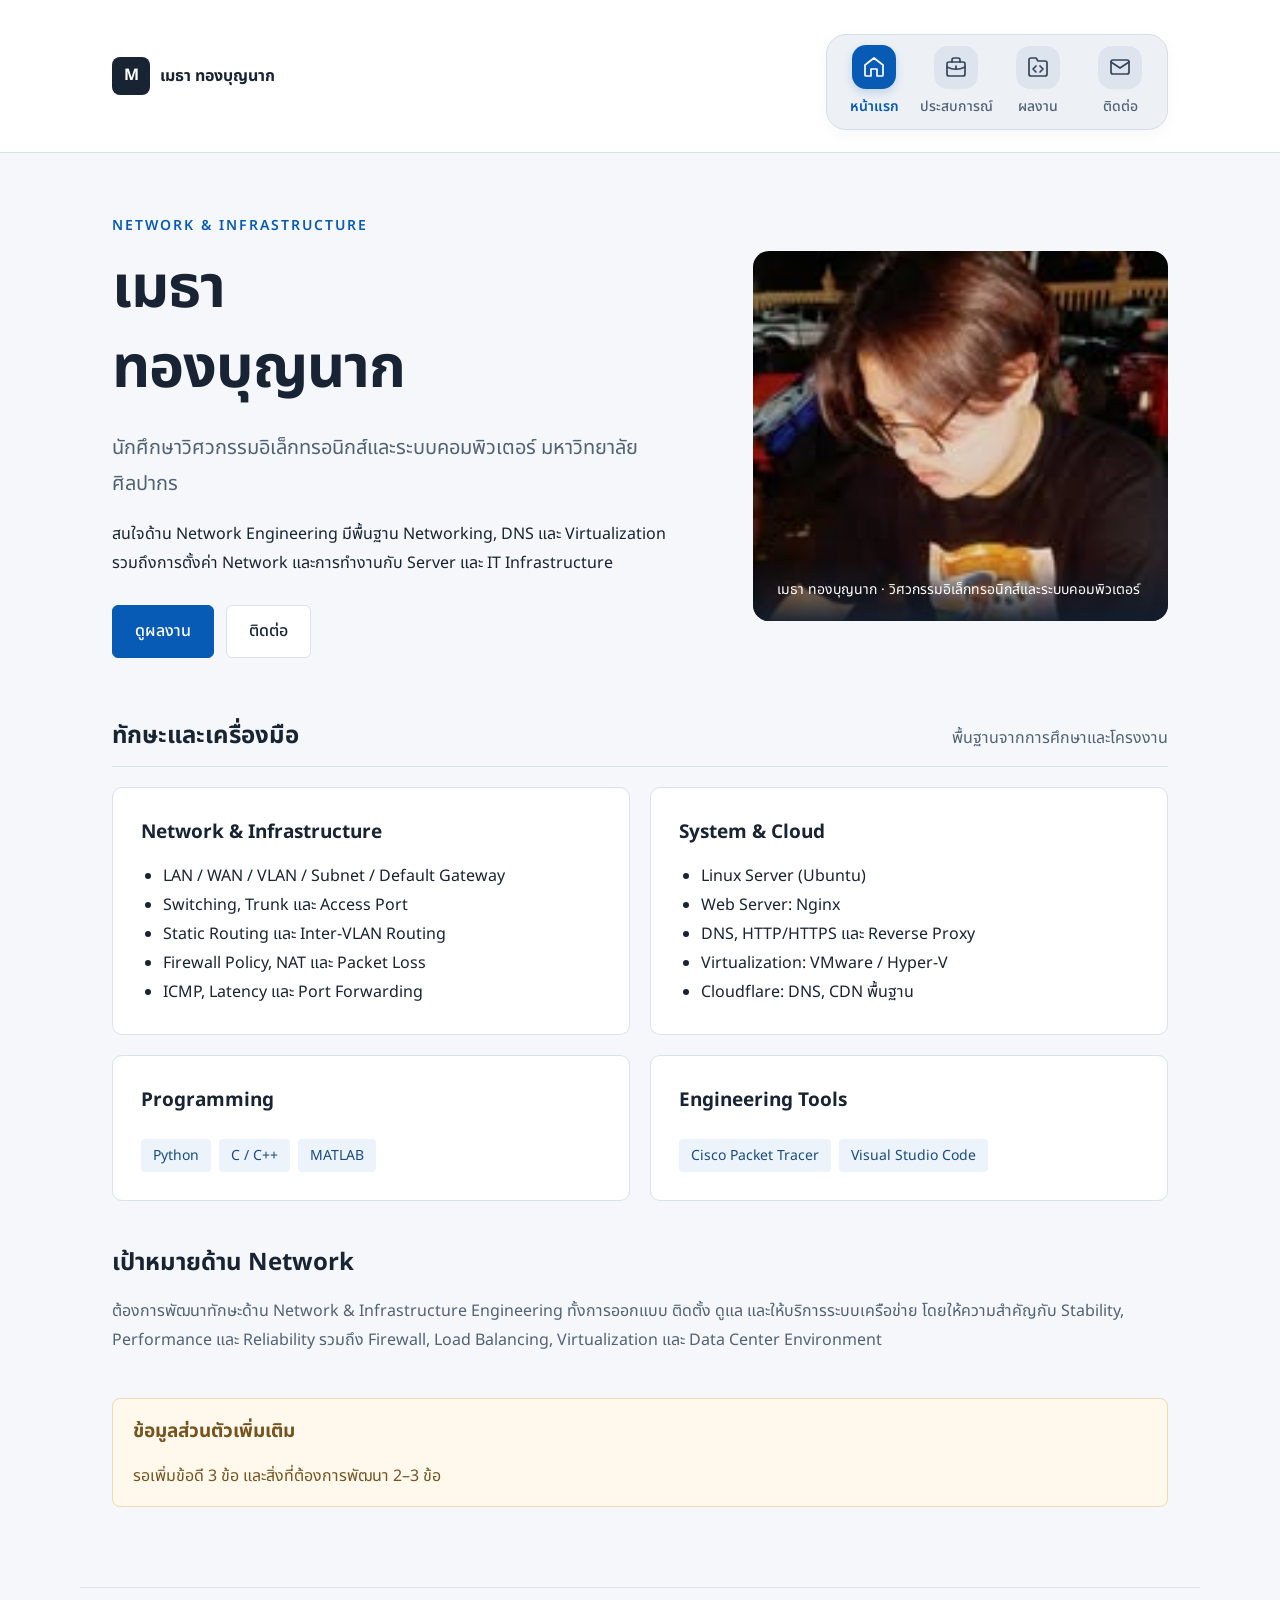
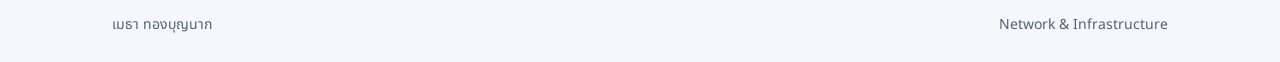
==== index.html @ 4267f3fb "Add files via upload" ====
<!DOCTYPE html>
<html lang="th"><head><meta charset="UTF-8"><meta name="viewport" content="width=device-width, initial-scale=1"><meta name="description" content="Resume ของเมธา ทองบุญนาก นักศึกษาวิศวกรรมอิเล็กทรอนิกส์และระบบคอมพิวเตอร์ สนใจ Network และ Infrastructure"><title>หน้าแรก | เมธา ทองบุญนาก</title><link rel="icon" type="image/svg+xml" href="favicon.svg"><link rel="stylesheet" href="style.css"><script src="dock.js" defer></script></head><body><header><div class="header-inner"><a class="logo" href="index.html"><span aria-hidden="true">M</span>เมธา ทองบุญนาก</a><nav class="dock" aria-label="เมนูหลัก"><ul><li><a href="index.html" class="active" aria-current="page"><span class="dock-icon"><svg viewBox="0 0 24 24" fill="none" stroke="currentColor" stroke-width="1.7" stroke-linecap="round" stroke-linejoin="round" aria-hidden="true"><path d="m3 10 9-7 9 7v10a1 1 0 0 1-1 1h-5v-7H9v7H4a1 1 0 0 1-1-1z"/></svg></span><span class="dock-label">หน้าแรก</span></a></li><li><a href="experience.html"><span class="dock-icon"><svg viewBox="0 0 24 24" fill="none" stroke="currentColor" stroke-width="1.7" stroke-linecap="round" stroke-linejoin="round" aria-hidden="true"><rect x="3" y="7" width="18" height="14" rx="2"/><path d="M8 7V5a2 2 0 0 1 2-2h4a2 2 0 0 1 2 2v2M3 12a20 20 0 0 0 18 0M12 11v3"/></svg></span><span class="dock-label">ประสบการณ์</span></a></li><li><a href="projects.html"><span class="dock-icon"><svg viewBox="0 0 24 24" fill="none" stroke="currentColor" stroke-width="1.7" stroke-linecap="round" stroke-linejoin="round" aria-hidden="true"><path d="M3 7V5a2 2 0 0 1 2-2h5l2 3h7a2 2 0 0 1 2 2v11a2 2 0 0 1-2 2H5a2 2 0 0 1-2-2z"/><path d="m10 11-3 3 3 3m4-6 3 3-3 3"/></svg></span><span class="dock-label">ผลงาน</span></a></li><li><a href="contact.html"><span class="dock-icon"><svg viewBox="0 0 24 24" fill="none" stroke="currentColor" stroke-width="1.7" stroke-linecap="round" stroke-linejoin="round" aria-hidden="true"><rect x="3" y="5" width="18" height="14" rx="2"/><path d="m3 7 9 6 9-6"/></svg></span><span class="dock-label">ติดต่อ</span></a></li></ul></nav></div></header><main><section class="hero"><div><p class="eyebrow">NETWORK & INFRASTRUCTURE</p><h1>เมธา<br>ทองบุญนาก</h1><p class="lead">นักศึกษาวิศวกรรมอิเล็กทรอนิกส์และระบบคอมพิวเตอร์ มหาวิทยาลัยศิลปากร</p><p>สนใจด้าน Network Engineering มีพื้นฐาน Networking, DNS และ Virtualization รวมถึงการตั้งค่า Network และการทำงานกับ Server และ IT Infrastructure</p><div class="actions"><a class="button primary" href="projects.html">ดูผลงาน</a><a class="button" href="contact.html">ติดต่อ</a></div></div><div class="portrait"><img src="images/profile.jpg" alt="รูปโปรไฟล์ของเมธา ทองบุญนาก" width="160" height="160"><div class="portrait-label">เมธา ทองบุญนาก · วิศวกรรมอิเล็กทรอนิกส์และระบบคอมพิวเตอร์</div></div></section><section class="section"><div class="section-heading"><h2>ทักษะและเครื่องมือ</h2><span class="muted">พื้นฐานจากการศึกษาและโครงงาน</span></div><div class="grid"><article class="card"><h3>Network & Infrastructure</h3><ul><li>LAN / WAN / VLAN / Subnet / Default Gateway</li><li>Switching, Trunk และ Access Port</li><li>Static Routing และ Inter-VLAN Routing</li><li>Firewall Policy, NAT และ Packet Loss</li><li>ICMP, Latency และ Port Forwarding</li></ul></article><article class="card"><h3>System & Cloud</h3><ul><li>Linux Server (Ubuntu)</li><li>Web Server: Nginx</li><li>DNS, HTTP/HTTPS และ Reverse Proxy</li><li>Virtualization: VMware / Hyper-V</li><li>Cloudflare: DNS, CDN พื้นฐาน</li></ul></article><article class="card"><h3>Programming</h3><div class="tags"><span class="tag">Python</span><span class="tag">C / C++</span><span class="tag">MATLAB</span></div></article><article class="card"><h3>Engineering Tools</h3><div class="tags"><span class="tag">Cisco Packet Tracer</span><span class="tag">Visual Studio Code</span></div></article></div></section><section class="section"><h2>เป้าหมายด้าน Network</h2><p class="muted">ต้องการพัฒนาทักษะด้าน Network & Infrastructure Engineering ทั้งการออกแบบ ติดตั้ง ดูแล และให้บริการระบบเครือข่าย โดยให้ความสำคัญกับ Stability, Performance และ Reliability รวมถึง Firewall, Load Balancing, Virtualization และ Data Center Environment</p></section><section class="section pending"><h3>ข้อมูลส่วนตัวเพิ่มเติม</h3><p>รอเพิ่มข้อดี 3 ข้อ และสิ่งที่ต้องการพัฒนา 2–3 ข้อ</p></section></main><footer><span>เมธา ทองบุญนาก</span><span>Network & Infrastructure</span></footer></body></html>
---- style.css ----
@import url('https://fonts.googleapis.com/css2?family=Noto+Sans+Thai:wght@400;500;600;700&display=swap');
:root{--bg:#f5f7fa;--ink:#182333;--muted:#526276;--blue:#075bb5;--line:#dbe2eb;--white:#fff}*{box-sizing:border-box}body{margin:0;background:var(--bg);color:var(--ink);font-family:'Noto Sans Thai',Tahoma,sans-serif;font-size:16px;line-height:1.8}a{color:var(--blue);text-underline-offset:4px}a:focus-visible{outline:3px solid #e89b24;outline-offset:5px}header{background:#fff;border-bottom:1px solid var(--line)}.header-inner{max-width:1120px;margin:auto;padding:22px 32px;display:flex;align-items:center;justify-content:space-between;gap:24px}.logo{font-weight:700;color:var(--ink);text-decoration:none}.logo span{display:inline-grid;place-items:center;background:var(--ink);color:white;width:38px;height:38px;margin-right:10px;border-radius:8px}nav ul{display:flex;gap:24px;list-style:none;margin:0;padding:0}nav a{color:var(--muted);text-decoration:none;font-size:15px;padding:8px 0;display:block}nav a.active{color:var(--blue);border-bottom:2px solid var(--blue);font-weight:600}main{max-width:1120px;margin:auto;padding:60px 32px 80px}.eyebrow{font-size:14px;letter-spacing:2px;color:var(--blue);font-weight:600;margin:0 0 12px}h1{font-size:clamp(2rem,5vw,3.7rem);line-height:1.35;letter-spacing:-1px;margin:0 0 20px}h2{font-size:24px;line-height:1.5;margin:0 0 16px}h3{font-size:19px;margin:0 0 12px}p{margin:0 0 18px}.muted{color:var(--muted)}.hero{display:grid;grid-template-columns:1.4fr 1fr;gap:60px;align-items:center;margin-bottom:60px}.portrait{background:#182333;border-radius:16px;overflow:hidden;position:relative;min-height:330px;display:grid;place-items:center}.portrait img{width:100%;height:370px;object-fit:cover;image-rendering:auto}.portrait-label{position:absolute;bottom:0;left:0;right:0;padding:18px 24px;background:linear-gradient(transparent,#111d2deb);color:white;font-size:14px}.lead{font-size:20px;color:var(--muted);max-width:640px}.actions{display:flex;flex-wrap:wrap;gap:12px;margin-top:28px}.button{display:inline-block;padding:11px 22px;border:1px solid var(--line);border-radius:6px;text-decoration:none;background:white;color:var(--ink);font-weight:500}.button.primary{background:var(--blue);color:white;border-color:var(--blue)}.section{margin-top:44px}.section-heading{display:flex;align-items:baseline;justify-content:space-between;gap:16px;margin-bottom:20px;border-bottom:1px solid var(--line);padding-bottom:12px}.section-heading h2{margin:0}.grid{display:grid;grid-template-columns:repeat(2,minmax(0,1fr));gap:20px}.card{padding:28px;background:var(--white);border:1px solid var(--line);border-radius:10px}.card ul{padding-left:22px;margin:0}.tags{display:flex;flex-wrap:wrap;gap:8px;margin-top:20px}.tag{font-size:14px;background:#edf3fa;color:#184b80;padding:4px 12px;border-radius:4px}.timeline{border-left:2px solid var(--line);padding-left:28px;margin-top:30px}.timeline article{position:relative;margin:0 0 32px;padding:24px;background:white;border:1px solid var(--line);border-radius:8px}.timeline article:before{content:'';position:absolute;left:-36px;top:30px;width:12px;height:12px;border-radius:50%;background:var(--blue);border:3px solid var(--bg)}.date{color:var(--blue);font-size:14px;font-weight:600}.project-number{font-size:14px;color:var(--blue);font-weight:600;letter-spacing:1px;margin-bottom:18px}.contact-link{font-size:clamp(1.1rem,3vw,1.5rem);overflow-wrap:anywhere}.intro{max-width:760px;margin-bottom:40px}footer{border-top:1px solid var(--line);color:var(--muted);font-size:14px;padding:24px 32px;max-width:1120px;margin:auto;display:flex;justify-content:space-between;gap:20px}.pending{background:#fff9ed;border:1px solid #eedab3;padding:16px 20px;border-radius:8px;color:#75541e}.pending p:last-child{margin:0}@media(max-width:700px){.header-inner{padding:16px 20px;display:block}nav ul{gap:20px;flex-wrap:wrap;margin-top:12px}main{padding:36px 20px 50px}.hero{grid-template-columns:1fr;gap:28px;margin-bottom:36px}.portrait{min-height:0;max-width:420px}.portrait img{height:300px}.grid{grid-template-columns:1fr}.card{padding:22px}.section-heading{display:block}.lead{font-size:18px}footer{padding:20px;display:block}.timeline{padding-left:22px}.timeline article:before{left:-30px}}
/* Shared dock navigation for all four pages. */
.header-inner{min-height:132px;gap:24px}
.dock{flex-shrink:0;max-width:100%;padding-top:12px}
.dock ul{display:flex;flex-wrap:nowrap;align-items:flex-end;gap:4px;margin:0;padding:10px 8px 6px;background:#edf1f6;border:1px solid #d5dde7;border-radius:20px;box-shadow:0 5px 16px #18233309}
.dock li{flex:1;min-width:0}
.dock a{position:relative;display:flex;flex-direction:column;align-items:center;gap:6px;width:78px;padding:0 3px 4px;color:#526276;text-decoration:none;border:0;border-radius:12px;font-weight:500}
.dock-icon{display:grid;place-items:center;width:44px;height:44px;background:#dde4ed;border-radius:14px;color:#34455b;transform:translateY(calc((var(--dock-scale,1) - 1) * -12px)) scale(var(--dock-scale,1));transform-origin:center bottom;transition:transform 180ms cubic-bezier(.2,.7,.3,1),background 180ms,color 180ms;box-shadow:inset 0 1px 0 #ffffff80}
.dock-icon svg{width:24px;height:24px}
.dock-label{font-size:14px;line-height:1.7;white-space:nowrap}
.dock a.active{border:0;color:var(--blue);font-weight:600}
.dock a.active .dock-icon{background:var(--blue);color:white;box-shadow:0 4px 10px #075bb530}
.dock a:hover .dock-icon{background:#ccd9eb}
.dock a.active:hover .dock-icon{background:#064b96}
.dock a:focus-visible{outline:3px solid #e89b24;outline-offset:5px}
.dock a:focus-visible .dock-icon{transform:translateY(-5px) scale(1.12)}
@media(max-width:700px){.header-inner{min-height:0}.dock{padding-top:22px;width:max-content;margin:auto}.dock ul{margin:0;gap:2px;padding:10px 6px 6px}.dock a{width:70px}.dock-icon{width:42px;height:42px}}
@media(max-width:359px){.dock a{width:61px}.dock ul{gap:0}.dock-label{font-size:14px}}
@media(prefers-reduced-motion:reduce){.dock-icon{transition:none;transform:none!important}}
@media(hover:none){.dock-icon{transform:none}}
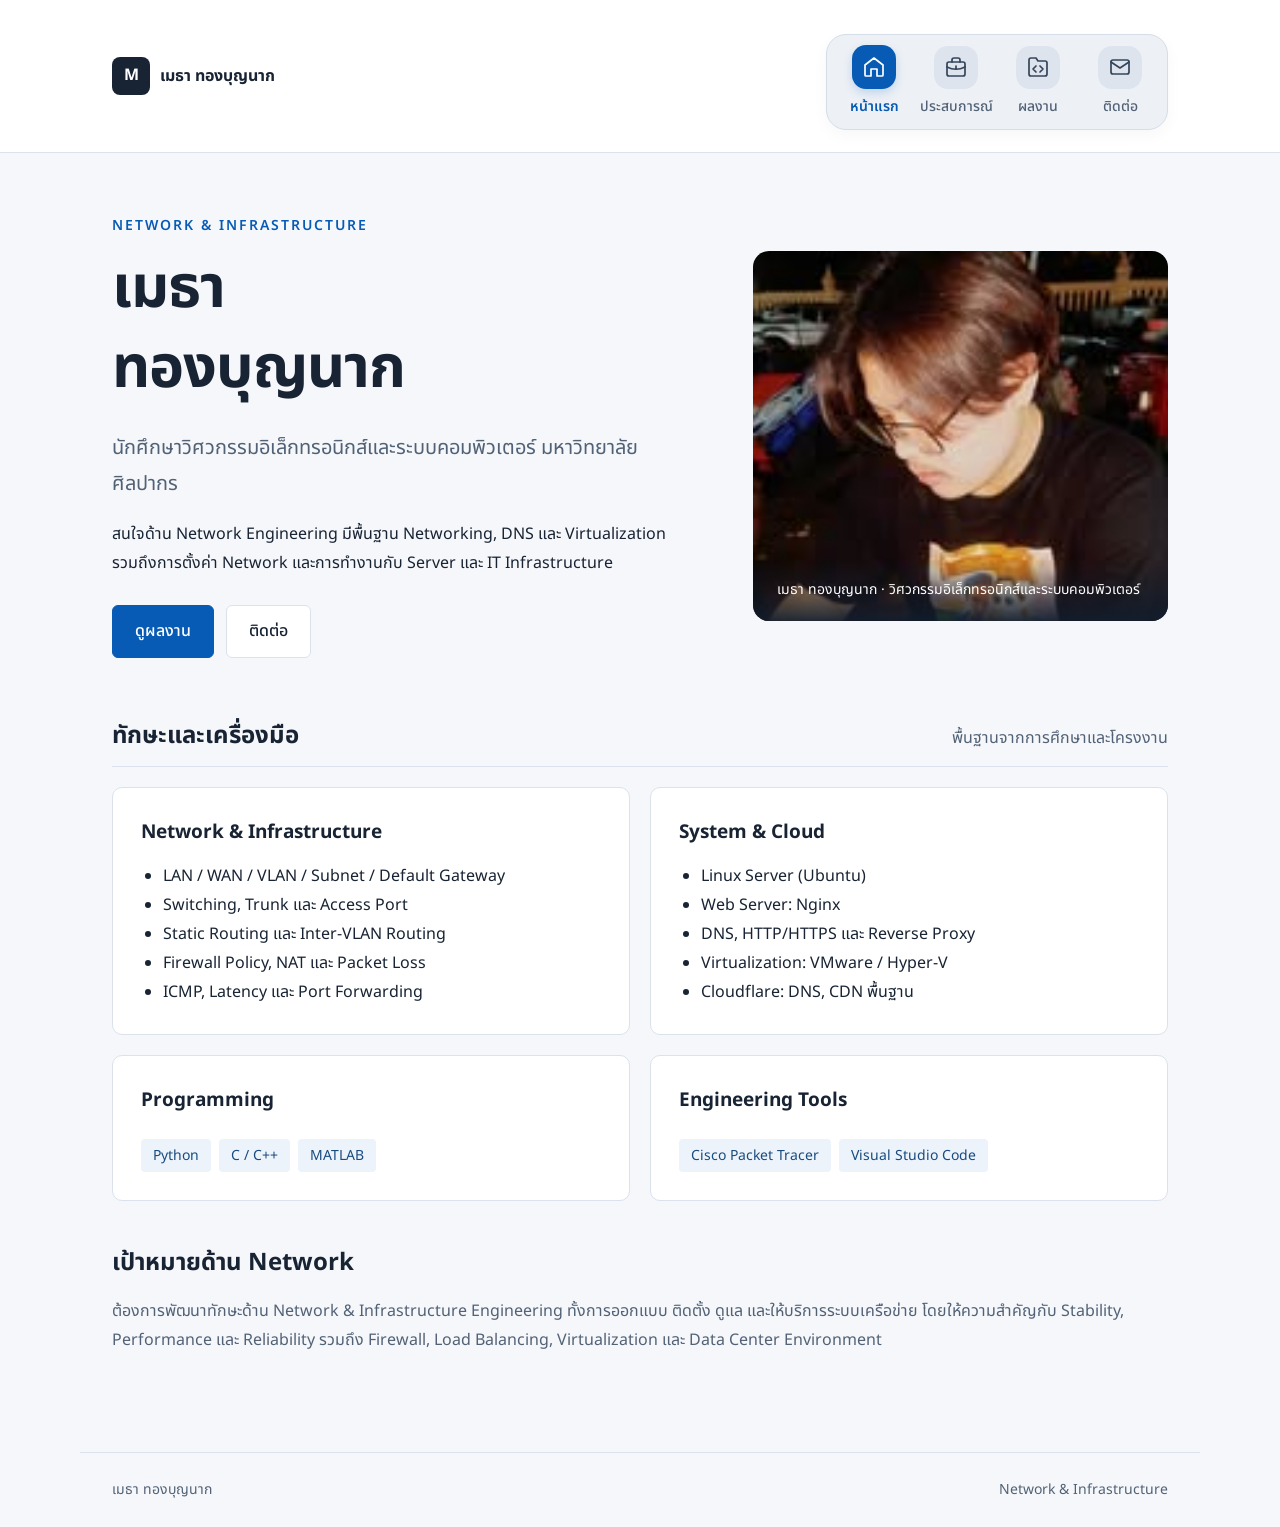
==== commit 02abf290: "Add files via upload" ====
--- a/index.html
+++ b/index.html
@@ -1,2 +1,2 @@
 <!DOCTYPE html>
-<html lang="th"><head><meta charset="UTF-8"><meta name="viewport" content="width=device-width, initial-scale=1"><meta name="description" content="Resume ของเมธา ทองบุญนาก นักศึกษาวิศวกรรมอิเล็กทรอนิกส์และระบบคอมพิวเตอร์ สนใจ Network และ Infrastructure"><title>หน้าแรก | เมธา ทองบุญนาก</title><link rel="icon" type="image/svg+xml" href="favicon.svg"><link rel="stylesheet" href="style.css"><script src="dock.js" defer></script></head><body><header><div class="header-inner"><a class="logo" href="index.html"><span aria-hidden="true">M</span>เมธา ทองบุญนาก</a><nav class="dock" aria-label="เมนูหลัก"><ul><li><a href="index.html" class="active" aria-current="page"><span class="dock-icon"><svg viewBox="0 0 24 24" fill="none" stroke="currentColor" stroke-width="1.7" stroke-linecap="round" stroke-linejoin="round" aria-hidden="true"><path d="m3 10 9-7 9 7v10a1 1 0 0 1-1 1h-5v-7H9v7H4a1 1 0 0 1-1-1z"/></svg></span><span class="dock-label">หน้าแรก</span></a></li><li><a href="experience.html"><span class="dock-icon"><svg viewBox="0 0 24 24" fill="none" stroke="currentColor" stroke-width="1.7" stroke-linecap="round" stroke-linejoin="round" aria-hidden="true"><rect x="3" y="7" width="18" height="14" rx="2"/><path d="M8 7V5a2 2 0 0 1 2-2h4a2 2 0 0 1 2 2v2M3 12a20 20 0 0 0 18 0M12 11v3"/></svg></span><span class="dock-label">ประสบการณ์</span></a></li><li><a href="projects.html"><span class="dock-icon"><svg viewBox="0 0 24 24" fill="none" stroke="currentColor" stroke-width="1.7" stroke-linecap="round" stroke-linejoin="round" aria-hidden="true"><path d="M3 7V5a2 2 0 0 1 2-2h5l2 3h7a2 2 0 0 1 2 2v11a2 2 0 0 1-2 2H5a2 2 0 0 1-2-2z"/><path d="m10 11-3 3 3 3m4-6 3 3-3 3"/></svg></span><span class="dock-label">ผลงาน</span></a></li><li><a href="contact.html"><span class="dock-icon"><svg viewBox="0 0 24 24" fill="none" stroke="currentColor" stroke-width="1.7" stroke-linecap="round" stroke-linejoin="round" aria-hidden="true"><rect x="3" y="5" width="18" height="14" rx="2"/><path d="m3 7 9 6 9-6"/></svg></span><span class="dock-label">ติดต่อ</span></a></li></ul></nav></div></header><main><section class="hero"><div><p class="eyebrow">NETWORK & INFRASTRUCTURE</p><h1>เมธา<br>ทองบุญนาก</h1><p class="lead">นักศึกษาวิศวกรรมอิเล็กทรอนิกส์และระบบคอมพิวเตอร์ มหาวิทยาลัยศิลปากร</p><p>สนใจด้าน Network Engineering มีพื้นฐาน Networking, DNS และ Virtualization รวมถึงการตั้งค่า Network และการทำงานกับ Server และ IT Infrastructure</p><div class="actions"><a class="button primary" href="projects.html">ดูผลงาน</a><a class="button" href="contact.html">ติดต่อ</a></div></div><div class="portrait"><img src="images/profile.jpg" alt="รูปโปรไฟล์ของเมธา ทองบุญนาก" width="160" height="160"><div class="portrait-label">เมธา ทองบุญนาก · วิศวกรรมอิเล็กทรอนิกส์และระบบคอมพิวเตอร์</div></div></section><section class="section"><div class="section-heading"><h2>ทักษะและเครื่องมือ</h2><span class="muted">พื้นฐานจากการศึกษาและโครงงาน</span></div><div class="grid"><article class="card"><h3>Network & Infrastructure</h3><ul><li>LAN / WAN / VLAN / Subnet / Default Gateway</li><li>Switching, Trunk และ Access Port</li><li>Static Routing และ Inter-VLAN Routing</li><li>Firewall Policy, NAT และ Packet Loss</li><li>ICMP, Latency และ Port Forwarding</li></ul></article><article class="card"><h3>System & Cloud</h3><ul><li>Linux Server (Ubuntu)</li><li>Web Server: Nginx</li><li>DNS, HTTP/HTTPS และ Reverse Proxy</li><li>Virtualization: VMware / Hyper-V</li><li>Cloudflare: DNS, CDN พื้นฐาน</li></ul></article><article class="card"><h3>Programming</h3><div class="tags"><span class="tag">Python</span><span class="tag">C / C++</span><span class="tag">MATLAB</span></div></article><article class="card"><h3>Engineering Tools</h3><div class="tags"><span class="tag">Cisco Packet Tracer</span><span class="tag">Visual Studio Code</span></div></article></div></section><section class="section"><h2>เป้าหมายด้าน Network</h2><p class="muted">ต้องการพัฒนาทักษะด้าน Network & Infrastructure Engineering ทั้งการออกแบบ ติดตั้ง ดูแล และให้บริการระบบเครือข่าย โดยให้ความสำคัญกับ Stability, Performance และ Reliability รวมถึง Firewall, Load Balancing, Virtualization และ Data Center Environment</p></section><section class="section pending"><h3>ข้อมูลส่วนตัวเพิ่มเติม</h3><p>รอเพิ่มข้อดี 3 ข้อ และสิ่งที่ต้องการพัฒนา 2–3 ข้อ</p></section></main><footer><span>เมธา ทองบุญนาก</span><span>Network & Infrastructure</span></footer></body></html>+<html lang="th"><head><meta charset="UTF-8"><meta name="viewport" content="width=device-width, initial-scale=1"><meta name="description" content="Resume ของเมธา ทองบุญนาก นักศึกษาวิศวกรรมอิเล็กทรอนิกส์และระบบคอมพิวเตอร์ สนใจ Network และ Infrastructure"><title>หน้าแรก | เมธา ทองบุญนาก</title><link rel="icon" type="image/svg+xml" href="favicon.svg"><link rel="stylesheet" href="style.css"><script src="dock.js" defer></script></head><body><header><div class="header-inner"><a class="logo" href="index.html"><span aria-hidden="true">M</span>เมธา ทองบุญนาก</a><nav class="dock" aria-label="เมนูหลัก"><ul><li><a href="index.html" class="active" aria-current="page"><span class="dock-icon"><svg viewBox="0 0 24 24" fill="none" stroke="currentColor" stroke-width="1.7" stroke-linecap="round" stroke-linejoin="round" aria-hidden="true"><path d="m3 10 9-7 9 7v10a1 1 0 0 1-1 1h-5v-7H9v7H4a1 1 0 0 1-1-1z"/></svg></span><span class="dock-label">หน้าแรก</span></a></li><li><a href="experience.html"><span class="dock-icon"><svg viewBox="0 0 24 24" fill="none" stroke="currentColor" stroke-width="1.7" stroke-linecap="round" stroke-linejoin="round" aria-hidden="true"><rect x="3" y="7" width="18" height="14" rx="2"/><path d="M8 7V5a2 2 0 0 1 2-2h4a2 2 0 0 1 2 2v2M3 12a20 20 0 0 0 18 0M12 11v3"/></svg></span><span class="dock-label">ประสบการณ์</span></a></li><li><a href="projects.html"><span class="dock-icon"><svg viewBox="0 0 24 24" fill="none" stroke="currentColor" stroke-width="1.7" stroke-linecap="round" stroke-linejoin="round" aria-hidden="true"><path d="M3 7V5a2 2 0 0 1 2-2h5l2 3h7a2 2 0 0 1 2 2v11a2 2 0 0 1-2 2H5a2 2 0 0 1-2-2z"/><path d="m10 11-3 3 3 3m4-6 3 3-3 3"/></svg></span><span class="dock-label">ผลงาน</span></a></li><li><a href="contact.html"><span class="dock-icon"><svg viewBox="0 0 24 24" fill="none" stroke="currentColor" stroke-width="1.7" stroke-linecap="round" stroke-linejoin="round" aria-hidden="true"><rect x="3" y="5" width="18" height="14" rx="2"/><path d="m3 7 9 6 9-6"/></svg></span><span class="dock-label">ติดต่อ</span></a></li></ul></nav></div></header><main><section class="hero"><div><p class="eyebrow">NETWORK & INFRASTRUCTURE</p><h1>เมธา<br>ทองบุญนาก</h1><p class="lead">นักศึกษาวิศวกรรมอิเล็กทรอนิกส์และระบบคอมพิวเตอร์ มหาวิทยาลัยศิลปากร</p><p>สนใจด้าน Network Engineering มีพื้นฐาน Networking, DNS และ Virtualization รวมถึงการตั้งค่า Network และการทำงานกับ Server และ IT Infrastructure</p><div class="actions"><a class="button primary" href="projects.html">ดูผลงาน</a><a class="button" href="contact.html">ติดต่อ</a></div></div><div class="portrait"><img src="images/profile.jpg" alt="รูปโปรไฟล์ของเมธา ทองบุญนาก" width="160" height="160"><div class="portrait-label">เมธา ทองบุญนาก · วิศวกรรมอิเล็กทรอนิกส์และระบบคอมพิวเตอร์</div></div></section><section class="section"><div class="section-heading"><h2>ทักษะและเครื่องมือ</h2><span class="muted">พื้นฐานจากการศึกษาและโครงงาน</span></div><div class="grid"><article class="card"><h3>Network & Infrastructure</h3><ul><li>LAN / WAN / VLAN / Subnet / Default Gateway</li><li>Switching, Trunk และ Access Port</li><li>Static Routing และ Inter-VLAN Routing</li><li>Firewall Policy, NAT และ Packet Loss</li><li>ICMP, Latency และ Port Forwarding</li></ul></article><article class="card"><h3>System & Cloud</h3><ul><li>Linux Server (Ubuntu)</li><li>Web Server: Nginx</li><li>DNS, HTTP/HTTPS และ Reverse Proxy</li><li>Virtualization: VMware / Hyper-V</li><li>Cloudflare: DNS, CDN พื้นฐาน</li></ul></article><article class="card"><h3>Programming</h3><div class="tags"><span class="tag">Python</span><span class="tag">C / C++</span><span class="tag">MATLAB</span></div></article><article class="card"><h3>Engineering Tools</h3><div class="tags"><span class="tag">Cisco Packet Tracer</span><span class="tag">Visual Studio Code</span></div></article></div></section><section class="section"><h2>เป้าหมายด้าน Network</h2><p class="muted">ต้องการพัฒนาทักษะด้าน Network & Infrastructure Engineering ทั้งการออกแบบ ติดตั้ง ดูแล และให้บริการระบบเครือข่าย โดยให้ความสำคัญกับ Stability, Performance และ Reliability รวมถึง Firewall, Load Balancing, Virtualization และ Data Center Environment</p></section></main><footer><span>เมธา ทองบุญนาก</span><span>Network & Infrastructure</span></footer></body></html>
--- a/style.css
+++ b/style.css
@@ -19,3 +19,4 @@
 @media(max-width:359px){.dock a{width:61px}.dock ul{gap:0}.dock-label{font-size:14px}}
 @media(prefers-reduced-motion:reduce){.dock-icon{transition:none;transform:none!important}}
 @media(hover:none){.dock-icon{transform:none}}
+.lan-project{grid-column:1/-1}.lan-project h2{overflow-wrap:anywhere}.project-figure{margin:28px 0 20px;padding:16px;background:#f5f7fa;border:1px solid var(--line);border-radius:8px;text-align:center}.project-figure img{display:block;width:100%;height:auto;max-height:450px;object-fit:contain;background:white}.project-figure figcaption{font-size:14px;color:var(--muted);margin-top:12px}
